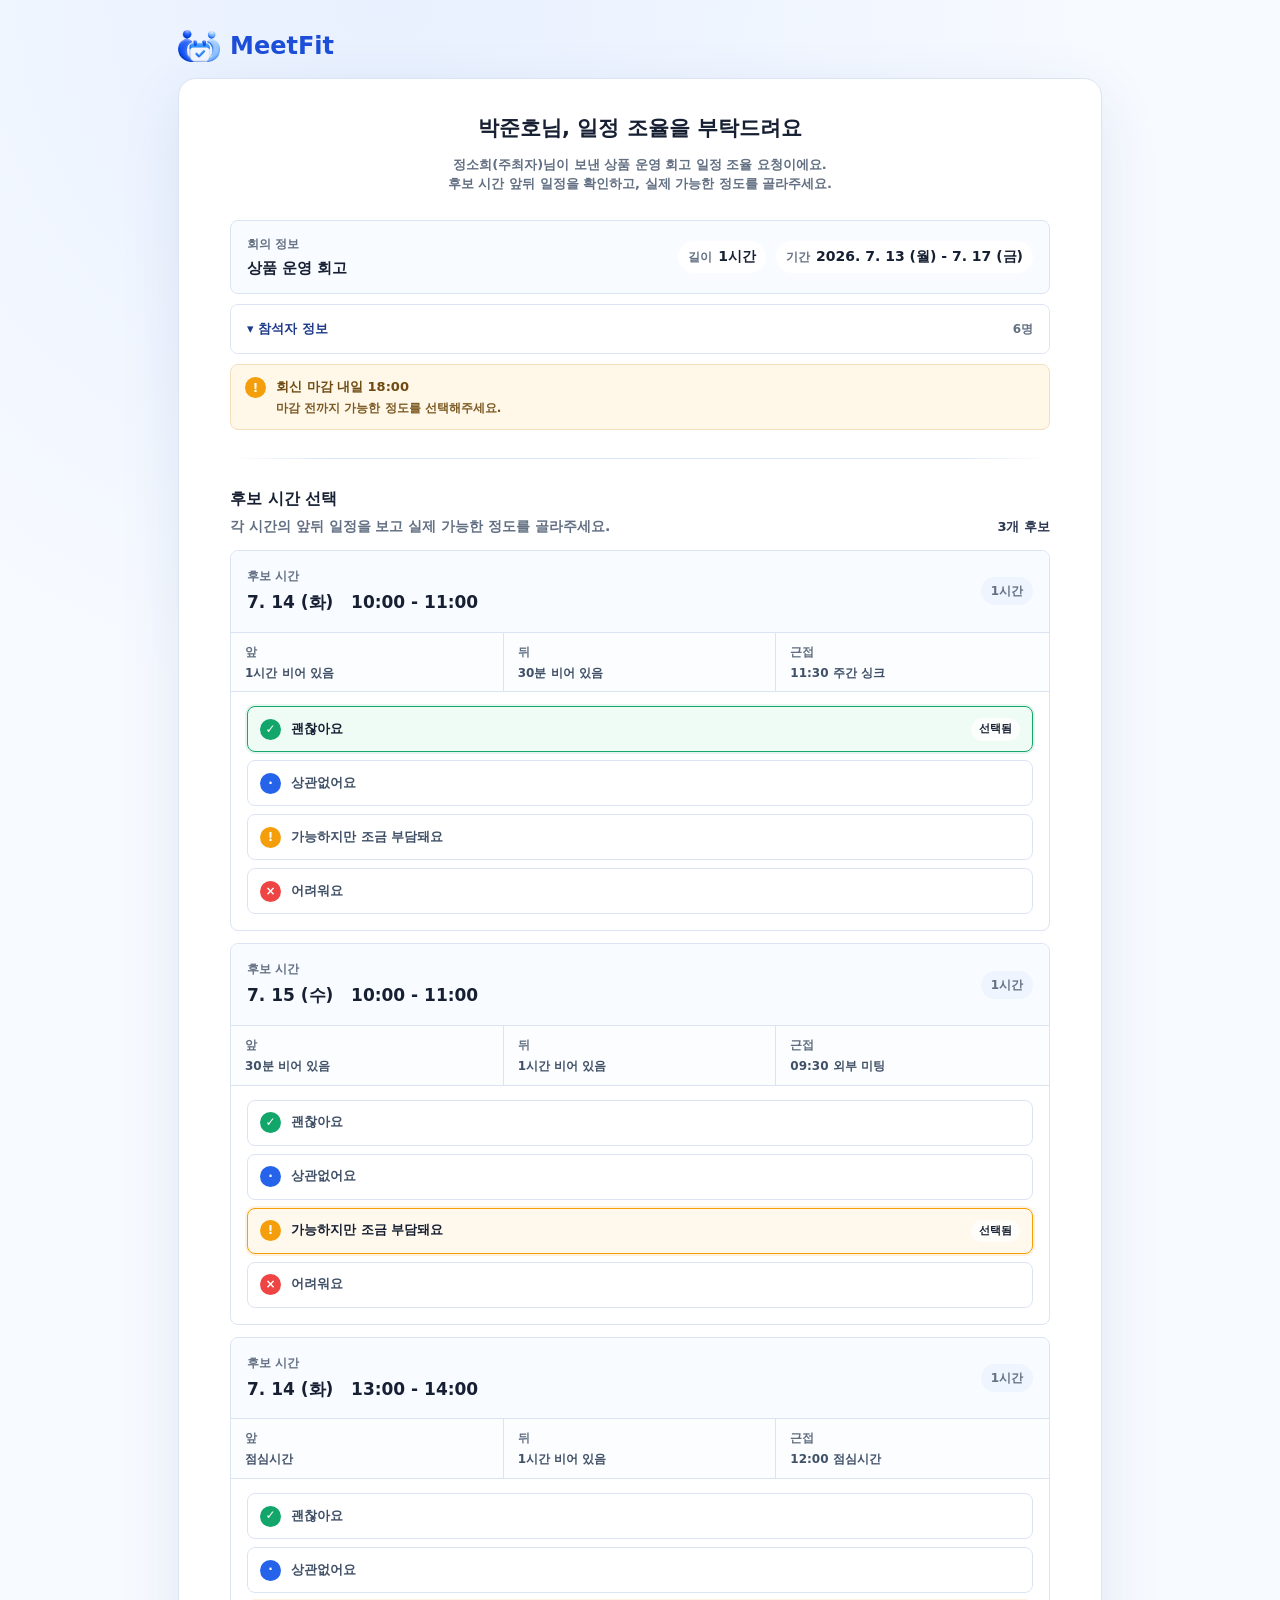
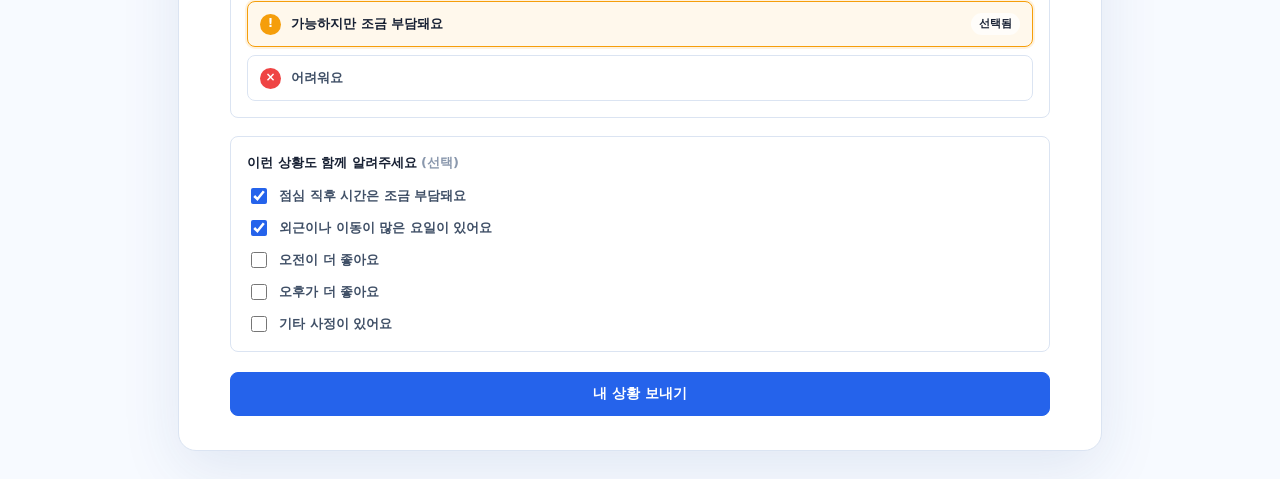
==== participant.html @ b1abd4b8 "Build MeetFit scheduling prototype" ====
<!doctype html>
<html lang="ko">
  <head>
    <meta charset="UTF-8" />
    <meta name="viewport" content="width=device-width, initial-scale=1.0" />
    <title>MeetFit - 참석자 응답</title>
    <link rel="stylesheet" href="./styles.css" />
  </head>
  <body class="participant-page" data-view="participant">
    <main class="participant-shell">
      <header class="participant-brandbar" aria-label="MeetFit">
        <a class="brand participant-brand" href="./participant.html" aria-label="MeetFit">
          <span class="brand-icon" aria-hidden="true">
            <img src="./assets/meetfit_logo.png" alt="" />
          </span>
          <span>MeetFit</span>
        </a>
      </header>

      <div class="sr-only" aria-hidden="true">
        <span id="screenNumber">6</span>
        <h1 id="screenHeading">참석자 응답</h1>
        <p id="screenSubheading">후보 시간에 대한 가능 정도를 선택합니다.</p>
      </div>

      <section class="participant-card">
        <article class="screen-panel participant-panel" id="screenPanel"></article>
      </section>
    </main>

    <script src="./mock-data.js"></script>
    <script src="./script.js"></script>
  </body>
</html>
---- styles.css ----
:root {
  --bg: #f7faff;
  --panel: #ffffff;
  --panel-soft: #f8fbff;
  --line: #dbe4f2;
  --line-strong: #b8c8e6;
  --text: #172033;
  --muted: #637083;
  --muted-2: #8a98ad;
  --blue: #2563eb;
  --blue-2: #1d4ed8;
  --blue-soft: #eef5ff;
  --button: #2563eb;
  --button-hover: #1d4ed8;
  --button-pressed: #1e40af;
  --button-soft: #eef5ff;
  --button-ink: #ffffff;
  --green: #12a66a;
  --green-soft: #eaf9f1;
  --orange: #f59e0b;
  --orange-soft: #fff7e8;
  --red: #ef4444;
  --red-soft: #fff0f0;
  --purple: #7058e8;
  --shadow: 0 18px 60px rgba(28, 68, 138, 0.1);
  --radius: 8px;
}

* {
  box-sizing: border-box;
}

html {
  scroll-behavior: smooth;
}

body {
  margin: 0;
  min-width: 320px;
  background:
    radial-gradient(circle at 30% 0%, rgba(56, 128, 255, 0.08), transparent 32%),
    var(--bg);
  color: var(--text);
  font-family:
    Pretendard, -apple-system, BlinkMacSystemFont, system-ui, "Segoe UI", Roboto,
    "Helvetica Neue", Arial, sans-serif;
  line-height: 1.5;
}

button,
input,
select,
textarea {
  font: inherit;
}

button {
  cursor: pointer;
}

button:focus-visible,
a:focus-visible,
input:focus-visible,
select:focus-visible {
  outline: 3px solid rgba(37, 99, 235, 0.28);
  outline-offset: 2px;
}

svg {
  display: block;
  fill: none;
  stroke: currentColor;
  stroke-linecap: round;
  stroke-linejoin: round;
  stroke-width: 2;
}

.page-shell {
  display: grid;
  grid-template-columns: 320px minmax(0, 1fr);
  align-items: start;
  gap: 28px;
  width: min(1880px, 100%);
  margin: 0 auto;
  padding: 28px;
}

.hero {
  grid-column: 1;
  grid-row: 1 / span 2;
  position: sticky;
  top: 24px;
  display: grid;
  gap: 22px;
  align-items: start;
  align-self: start;
  min-height: calc(100vh - 56px);
}

.brand-block {
  min-height: auto;
  display: grid;
  align-content: start;
  gap: 12px;
  padding: 6px 2px 0;
}

.brand,
.side-brand {
  display: inline-flex;
  align-items: center;
  gap: 10px;
  color: var(--blue-2);
  font-size: 30px;
  font-weight: 760;
  letter-spacing: 0;
  text-decoration: none;
}

.brand-icon,
.tiny-brand {
  display: inline-grid;
  place-items: center;
  overflow: hidden;
  color: var(--blue);
}

.brand-icon {
  width: 54px;
  height: 42px;
  border-radius: 14px;
}

.brand-icon img {
  width: 100%;
  height: 100%;
  object-fit: contain;
  transform-origin: center;
}

.brand-block p {
  margin: 0;
  color: #334155;
  font-size: 23px;
  line-height: 1.35;
  font-weight: 760;
}

.stepper {
  display: grid;
  grid-template-columns: 1fr;
  gap: 8px;
  min-height: 0;
  padding: 16px;
  border: 1px solid var(--line);
  border-radius: 18px;
  background: rgba(255, 255, 255, 0.78);
  box-shadow: 0 10px 35px rgba(28, 68, 138, 0.06);
  backdrop-filter: blur(12px);
}

.step {
  position: relative;
  display: grid;
  grid-template-columns: 30px minmax(0, 1fr) 28px;
  gap: 10px;
  align-items: center;
  min-width: 0;
  min-height: 52px;
  padding: 10px 12px;
  border: 0;
  border-radius: var(--radius);
  background: transparent;
  color: var(--text);
  text-align: left;
  transition:
    background 160ms ease,
    color 160ms ease;
}

.step:not(:last-child)::after {
  content: none;
}

.step:hover,
.step.is-active {
  background: var(--blue-soft);
}

.step:disabled {
  cursor: not-allowed;
}

.step.is-locked {
  color: #94a3b8;
}

.step.is-locked:hover {
  background: transparent;
}

.step-number {
  display: grid;
  place-items: center;
  width: 28px;
  height: 28px;
  border-radius: 50%;
  background: var(--button);
  color: var(--button-ink);
  font-size: 15px;
  font-weight: 760;
}

.step strong,
.step small {
  display: block;
  white-space: normal;
}

.step strong {
  color: #1f2937;
  font-size: 15px;
  font-weight: 760;
}

.step small {
  display: none;
}

.step.is-locked strong {
  color: #94a3b8;
}

.step.is-locked .step-number {
  background: #e2e8f0;
  color: #64748b;
}

.step-check {
  display: grid;
  place-items: center;
  width: 26px;
  height: 26px;
  border: 1px solid #bee8d3;
  border-radius: 50%;
  background: var(--green-soft);
  color: #08794b;
  opacity: 0;
  transform: scale(0.9);
  transition:
    opacity 160ms ease,
    transform 160ms ease;
}

.step-check svg {
  width: 15px;
  height: 15px;
}

.step.is-complete .step-check {
  opacity: 1;
  transform: scale(1);
}

.demo-board {
  grid-column: 2;
  display: grid;
  gap: 10px;
}

.screen-title {
  display: none;
  align-items: center;
  gap: 10px;
  min-height: 36px;
}

.screen-title > span {
  display: grid;
  place-items: center;
  width: 28px;
  height: 28px;
  border-radius: 50%;
  background: var(--button);
  color: var(--button-ink);
  font-size: 14px;
  font-weight: 760;
}

.screen-title h1 {
  margin: 0;
  color: #0f172a;
  font-size: 21px;
  line-height: 1.2;
}

.screen-title p {
  margin: 2px 0 0;
  color: var(--blue);
  font-size: 13px;
  font-weight: 700;
}

.app-card {
  display: grid;
  grid-template-columns: minmax(0, 1fr);
  min-height: 610px;
  overflow: hidden;
  border: 1px solid var(--line);
  border-radius: 18px;
  background: var(--panel);
  box-shadow: var(--shadow);
}

.side-nav {
  display: none;
  padding: 24px 14px;
  border-right: 1px solid var(--line);
  background: #fbfdff;
}

.side-brand {
  margin: 0 0 24px 2px;
  font-size: 14px;
}

.tiny-brand {
  width: 30px;
  height: 22px;
  border-radius: 7px;
}

.tiny-brand img {
  width: 100%;
  height: 100%;
  object-fit: contain;
  transform-origin: center;
}

.nav-item {
  display: flex;
  align-items: center;
  gap: 8px;
  width: 100%;
  min-height: 38px;
  margin-bottom: 8px;
  padding: 9px 10px;
  border: 0;
  border-radius: var(--radius);
  background: transparent;
  color: #26364f;
  font-size: 12px;
  font-weight: 700;
  text-align: left;
}

.nav-item svg {
  width: 16px;
  height: 16px;
  color: #334e78;
}

.nav-item.is-active {
  background: #eef5ff;
  color: var(--blue);
}

.screen-panel {
  min-width: 0;
  padding: 30px 30px 24px;
}

.participant-shell {
  width: min(980px, 100%);
  margin: 0 auto;
  padding: 28px;
}

.participant-brandbar {
  display: flex;
  align-items: center;
  margin: 0 0 14px;
}

.participant-brand {
  font-size: 24px;
}

.participant-brand .brand-icon {
  width: 42px;
  height: 32px;
  border-radius: 10px;
}

.participant-card {
  overflow: hidden;
  border: 1px solid var(--line);
  border-radius: 18px;
  background: var(--panel);
  box-shadow: var(--shadow);
}

.participant-panel {
  padding: 34px;
}

.panel-width-sm {
  width: min(690px, 100%);
}

.panel-width-md {
  width: min(840px, 100%);
}

.panel-width-lg {
  width: min(970px, 100%);
}

.attendee-layout {
  display: grid;
  gap: 22px;
}

.compact-title {
  position: relative;
  margin-bottom: 12px;
  padding-right: 64px;
}

.search-title {
  margin-bottom: 14px;
}

.compact-title h2 {
  font-size: 21px;
}

.section-count {
  position: absolute;
  right: 0;
  bottom: 0;
  color: #334155;
  font-size: 16px;
  font-weight: 760;
}

.content-title {
  margin-bottom: 26px;
}

.content-title.with-action {
  display: flex;
  align-items: flex-start;
  justify-content: space-between;
  gap: 16px;
}

.content-title.with-action .tiny-btn {
  flex: 0 0 auto;
}

.content-title h2 {
  margin: 0 0 8px;
  font-size: 22px;
  line-height: 1.25;
}

.content-title p {
  margin: 0;
  color: var(--muted);
  font-size: 13px;
  font-weight: 650;
}

.field-stack {
  display: grid;
  gap: 18px;
}

.field-stack + .primary-btn,
.action-hint + .primary-btn,
.response-layout > .primary-btn {
  width: 100%;
  margin-top: 20px;
}

.field label,
.field-label {
  display: block;
  margin-bottom: 8px;
  color: #111827;
  font-size: 13px;
  font-weight: 760;
}

.optional-label {
  color: var(--muted);
  font-style: normal;
  font-weight: 700;
}

.field-help {
  margin: -3px 0 8px;
  color: var(--muted);
  font-size: 12px;
  font-weight: 650;
  line-height: 1.45;
}

.input,
.select {
  width: 100%;
  height: 44px;
  padding: 0 14px;
  border: 1px solid var(--line);
  border-radius: var(--radius);
  background: #fff;
  color: var(--text);
  font-size: 14px;
  font-weight: 650;
}

.search-box {
  display: grid;
  grid-template-columns: 20px 1fr;
  gap: 10px;
  align-items: center;
  min-height: 46px;
  margin-bottom: 12px;
  padding: 0 14px;
  border: 1px solid var(--line);
  border-radius: var(--radius);
  background: #fff;
  color: #64748b;
}

.search-box:focus-within {
  border-color: #9db8ea;
  box-shadow: 0 0 0 3px rgba(37, 99, 235, 0.1);
}

.search-box svg {
  width: 18px;
  height: 18px;
}

.search-box input {
  width: 100%;
  min-width: 0;
  border: 0;
  outline: 0;
  color: var(--text);
  font-size: 14px;
  font-weight: 700;
}

.search-box input::placeholder {
  color: #94a3b8;
}

.date-row,
.time-row {
  display: grid;
  grid-template-columns: 1fr 28px 1fr;
  gap: 8px;
  align-items: center;
}

.date-row span,
.time-row span {
  color: var(--muted);
  text-align: center;
  font-weight: 760;
}

.range-preset-group {
  display: grid;
  grid-template-columns: repeat(3, minmax(0, 1fr));
  gap: 8px;
}

.range-preset {
  display: grid;
  gap: 5px;
  min-height: 74px;
  padding: 12px;
  border: 1px solid var(--line);
  border-radius: var(--radius);
  background: #fff;
  color: var(--text);
  text-align: left;
  transition:
    background 160ms ease,
    border-color 160ms ease,
    box-shadow 160ms ease;
}

.range-preset strong {
  color: #172033;
  font-size: 13px;
  font-weight: 800;
}

.range-preset span {
  color: var(--muted);
  font-size: 11px;
  font-weight: 720;
  line-height: 1.35;
}

.range-preset.is-selected {
  border-color: var(--blue);
  background: #f2f7ff;
  box-shadow: 0 0 0 2px rgba(37, 99, 235, 0.08);
}

.range-preset.is-selected strong {
  color: var(--blue);
}

.selected-range-note {
  display: flex;
  align-items: center;
  justify-content: space-between;
  gap: 10px;
  margin-top: 8px;
  padding: 9px 11px;
  border-radius: var(--radius);
  background: #f8fbff;
}

.selected-range-note span {
  color: var(--muted);
  font-size: 11px;
  font-weight: 760;
}

.selected-range-note strong {
  color: #172033;
  font-size: 12px;
  font-weight: 800;
  text-align: right;
}

.time-criteria-card {
  display: grid;
  gap: 0;
  overflow: hidden;
  border: 1px solid var(--line);
  border-radius: var(--radius);
  background: #fff;
}

.time-criteria-row {
  display: grid;
  grid-template-columns: minmax(118px, 0.85fr) minmax(180px, 1fr);
  gap: 12px;
  align-items: center;
  min-height: 58px;
  padding: 11px 13px;
  border-bottom: 1px solid var(--line);
}

.time-criteria-row:last-child {
  border-bottom: 0;
}

.time-criteria-label {
  display: grid;
  gap: 3px;
  min-width: 0;
}

.time-criteria-label span {
  color: var(--muted);
  font-size: 12px;
  font-weight: 760;
}

.time-criteria-label small {
  color: #7a8798;
  font-size: 11px;
  font-weight: 650;
  line-height: 1.35;
}

.time-input-pair {
  display: grid;
  grid-template-columns: minmax(0, 1fr) 16px minmax(0, 1fr);
  gap: 7px;
  align-items: center;
}

.time-input-pair span {
  color: var(--muted);
  font-size: 12px;
  font-weight: 800;
  text-align: center;
}

.time-input {
  width: 100%;
  min-width: 0;
  height: 36px;
  padding: 0 9px;
  border: 1px solid var(--line);
  border-radius: var(--radius);
  background: #fff;
  color: #172033;
  font-size: 13px;
  font-weight: 780;
}

.primary-btn,
.secondary-btn,
.ghost-btn {
  display: inline-flex;
  align-items: center;
  justify-content: center;
  gap: 8px;
  min-height: 44px;
  padding: 0 18px;
  border-radius: var(--radius);
  font-size: 14px;
  font-weight: 700;
  text-decoration: none;
  transition:
    background 160ms ease,
    border-color 160ms ease,
    color 160ms ease;
}

.tiny-btn {
  min-height: 32px;
  padding: 0 10px;
  font-size: 12px;
}

.primary-btn {
  border: 1px solid var(--button);
  background: var(--button);
  color: var(--button-ink);
}

.primary-btn:hover {
  border-color: var(--button-hover);
  background: var(--button-hover);
}

.primary-btn:disabled {
  border-color: #b9c7df;
  background: #b9c7df;
  color: #fff;
  cursor: not-allowed;
}

.secondary-btn,
.ghost-btn {
  border: 1px solid var(--line);
  background: #fff;
  color: #1e3a8a;
}

.secondary-btn:hover,
.ghost-btn:hover {
  border-color: #b7c8e8;
  background: #f7fbff;
}

.button-row {
  display: flex;
  flex-wrap: wrap;
  gap: 14px;
  align-items: center;
  justify-content: space-between;
  margin-top: 28px;
}

.wait-action-row .primary-btn {
  width: 100%;
}

.final-invite-action .primary-btn {
  width: 100%;
}

.hint-box {
  display: flex;
  gap: 12px;
  margin-top: 18px;
  padding: 15px;
  border: 1px solid #f4dfbc;
  border-radius: var(--radius);
  background: var(--orange-soft);
  color: #74511e;
  font-size: 13px;
  font-weight: 650;
}

.info-icon,
.status-icon,
.success-icon {
  display: inline-grid;
  place-items: center;
  flex: 0 0 auto;
  width: 21px;
  height: 21px;
  border-radius: 50%;
  font-size: 12px;
  font-weight: 760;
}

.info-icon {
  background: var(--button);
  color: var(--button-ink);
}

.hint-box .info-icon {
  background: #f59e0b;
  color: #fff;
}

.action-hint {
  margin-top: 30px;
  border-color: #dbe3ef;
  background: #f8fafc;
  color: #475569;
}

.action-hint + .primary-btn {
  margin-top: 14px;
}

.action-hint + .button-row {
  margin-top: 14px;
}

.action-hint .info-icon {
  background: #e2e8f0;
  color: #475569;
}

.participant-final-note {
  display: inline-flex;
  width: auto;
  max-width: 100%;
  margin: 30px auto 0;
  align-items: center;
}

.participant-next-mail {
  min-height: 38px;
  padding: 0 14px;
  font-size: 13px;
}

.participant-next-action {
  display: flex;
  justify-content: flex-end;
  width: min(520px, 100%);
  margin: 18px auto 0;
}

.participant-calendar-link {
  min-width: min(280px, 100%);
  margin-top: 18px;
}

.candidate-list,
.people-list,
.answer-table,
.recommend-list,
.share-list,
.attendee-list,
.directory-list {
  display: grid;
  gap: 0;
  overflow: hidden;
  border: 1px solid var(--line);
  border-radius: var(--radius);
  background: #fff;
}

.calendar-sync {
  position: relative;
  display: grid;
  gap: 14px;
  margin-bottom: 22px;
  padding: 18px;
  overflow: hidden;
  border: 1px solid #cfe0ff;
  border-radius: var(--radius);
  background: linear-gradient(180deg, #fbfdff, #f3f8ff);
}

.calendar-sync::before {
  content: "";
  position: absolute;
  inset: 0;
  width: 42%;
  background: linear-gradient(90deg, transparent, rgba(37, 99, 235, 0.1), transparent);
  animation: calendar-scan 2.8s ease-in-out infinite;
}

.calendar-sync.is-complete::before {
  animation: none;
  opacity: 0;
}

.sync-head,
.sync-steps {
  position: relative;
  z-index: 1;
}

.sync-head {
  display: flex;
  align-items: center;
  justify-content: space-between;
  gap: 14px;
}

.sync-title {
  display: flex;
  align-items: center;
  gap: 10px;
  color: #1e3a8a;
  font-size: 14px;
  font-weight: 760;
}

.sync-title svg {
  width: 20px;
  height: 20px;
}

.sync-status {
  color: var(--muted);
  font-size: 12px;
  font-weight: 700;
}

.sync-steps {
  display: grid;
  grid-template-columns: repeat(3, 1fr);
  gap: 10px;
}

.sync-step {
  position: relative;
  min-height: 70px;
  padding: 12px 38px 12px 12px;
  border: 1px solid rgba(184, 200, 230, 0.8);
  border-radius: var(--radius);
  background: rgba(255, 255, 255, 0.78);
  transition:
    background 180ms ease,
    border-color 180ms ease,
    box-shadow 180ms ease;
}

.sync-step strong,
.sync-step span {
  display: block;
}

.sync-step strong {
  margin-bottom: 6px;
  color: #172033;
  font-size: 13px;
}

.sync-step span {
  color: var(--muted);
  font-size: 12px;
  font-weight: 700;
}

.sync-step.is-active {
  border-color: #9db8ea;
  box-shadow: 0 0 0 3px rgba(37, 99, 235, 0.08);
}

.sync-step.is-complete {
  border-color: #bee8d3;
  background: var(--green-soft);
}

.sync-step.is-complete::after {
  content: "✓";
  position: absolute;
  top: 12px;
  right: 12px;
  display: grid;
  place-items: center;
  width: 20px;
  height: 20px;
  border: 1px solid #bee8d3;
  border-radius: 50%;
  background: #fff;
  color: #08794b;
  font-size: 12px;
  font-weight: 760;
}

.candidate-loading {
  display: flex;
  align-items: center;
  gap: 14px;
  min-height: 94px;
  padding: 18px;
  border: 1px dashed #b8c8e6;
  border-radius: var(--radius);
  background: #fbfdff;
  color: var(--muted);
}

.candidate-loading strong,
.candidate-loading span {
  display: block;
}

.candidate-loading strong {
  color: #172033;
  font-size: 14px;
}

.candidate-loading span {
  margin-top: 3px;
  font-size: 12px;
  font-weight: 650;
}

.loading-spinner {
  flex: 0 0 auto;
  width: 26px;
  height: 26px;
  border: 3px solid #dbe7ff;
  border-top-color: var(--button);
  border-radius: 50%;
  animation: spin 900ms linear infinite;
}

.weekly-candidate-view {
  display: grid;
  gap: 18px;
}

.weekly-summary-section,
.request-candidate-section {
  display: grid;
  gap: 12px;
}

.weekly-summary-head,
.request-candidate-head {
  display: flex;
  align-items: flex-end;
  justify-content: space-between;
  gap: 14px;
}

.weekly-summary-head h3,
.request-candidate-head h3 {
  margin: 0;
  color: #172033;
  font-size: 18px;
  font-weight: 800;
}

.weekly-summary-head p,
.request-candidate-head p {
  margin: 5px 0 0;
  color: var(--muted);
  font-size: 13px;
  font-weight: 680;
  line-height: 1.5;
}

.weekly-summary-head > span,
.request-candidate-head > span {
  color: var(--muted);
  font-size: 13px;
  font-weight: 800;
  white-space: nowrap;
}

.weekly-summary-grid {
  overflow: hidden;
  border: 1px solid var(--line);
  border-radius: var(--radius);
  background: #fff;
}

.weekly-summary-grid-head,
.weekly-summary-grid-row {
  display: grid;
  grid-template-columns: 72px repeat(var(--weekly-day-count, 5), minmax(0, 1fr));
}

.weekly-summary-grid-head {
  border-bottom: 1px solid var(--line);
  background: #f8fbff;
}

.weekly-summary-grid-head > span,
.weekly-summary-grid-row > * {
  border-right: 1px solid var(--line);
}

.weekly-summary-grid-head > span:last-child,
.weekly-summary-grid-row > :last-child {
  border-right: 0;
}

.weekly-summary-grid-row:not(:last-child) {
  border-bottom: 1px solid var(--line);
}

.weekly-summary-grid-head > span {
  min-height: 50px;
  padding: 10px;
}

.weekly-summary-grid-head strong,
.weekly-summary-grid-head small {
  display: block;
}

.weekly-summary-grid-head strong {
  color: #172033;
  font-size: 12px;
  font-weight: 800;
}

.weekly-summary-grid-head small {
  margin-top: 2px;
  color: var(--muted);
  font-size: 11px;
  font-weight: 720;
}

.weekly-summary-empty {
  display: grid;
  min-height: 70px;
  place-items: center;
  background: #fff;
  color: #b3bfd0;
  font-size: 12px;
  font-weight: 720;
}

.weekly-summary-block {
  display: grid;
  align-content: center;
  gap: 5px;
  min-height: 70px;
  margin: 8px;
  padding: 10px;
  border: 1px solid #bfd5ff;
  border-radius: var(--radius);
  background: #edf5ff;
  color: #172033;
  text-align: left;
}

.weekly-summary-block.is-review {
  border-color: #e3d5b9;
  background: #fff9ed;
}

.weekly-summary-block strong {
  font-size: 12px;
  font-weight: 800;
}

.weekly-summary-block span {
  color: var(--muted);
  font-size: 11px;
  font-weight: 760;
}

.weekly-summary-mobile {
  display: none;
}

.weekly-summary-day {
  overflow: hidden;
  border: 1px solid var(--line);
  border-radius: var(--radius);
  background: #fff;
}

.weekly-summary-day .weekly-summary-block {
  margin: 10px;
}

.request-candidate-list {
  display: grid;
  gap: 10px;
}

.request-candidate-card {
  display: grid;
  grid-template-columns: 1fr;
  gap: 0;
  padding: 16px;
  border: 1px solid var(--line);
  border-radius: var(--radius);
  background: #fff;
  transition:
    border-color 160ms ease,
    background 160ms ease,
    opacity 160ms ease;
}

.request-candidate-card.is-selected {
  border-color: #cbd9ee;
  background: #f8fbff;
}

.request-candidate-main {
  display: grid;
  gap: 8px;
  min-width: 0;
}

.request-candidate-top {
  display: flex;
  align-items: center;
  justify-content: space-between;
  gap: 10px;
}

.rank-label {
  color: var(--muted);
  font-size: 12px;
  font-weight: 800;
}

.request-candidate-main > strong {
  color: #172033;
  font-size: 17px;
  font-weight: 820;
}

.score-chip {
  display: inline-flex;
  align-items: center;
  min-height: 24px;
  padding: 4px 9px;
  border-radius: 999px;
  font-size: 12px;
  font-weight: 800;
  line-height: 1;
  white-space: nowrap;
}

.score-chip.high {
  background: #e7f9f0;
  color: #08794b;
}

.score-chip.mid {
  background: #eaf2ff;
  color: #1d4ed8;
}

.score-chip.low {
  background: var(--orange-soft);
  color: #9a5a00;
}

.candidate-card-note {
  color: var(--muted);
  font-size: 12px;
  font-weight: 680;
}

.request-issues {
  gap: 5px;
}

.candidate-priority-section {
  display: grid;
  gap: 10px;
}

.candidate-priority-head {
  display: flex;
  align-items: flex-end;
  justify-content: space-between;
  gap: 12px;
}

.candidate-priority-head h3 {
  margin: 0;
  color: #172033;
  font-size: 15px;
}

.candidate-priority-head p {
  margin: 4px 0 0;
  color: var(--muted);
  font-size: 12px;
  font-weight: 650;
  line-height: 1.45;
}

.candidate-priority-head > span {
  color: var(--muted);
  font-size: 12px;
  font-weight: 760;
  white-space: nowrap;
}

.weekly-grid {
  overflow: hidden;
  border: 1px solid var(--line);
  border-radius: var(--radius);
  background: #fff;
}

.weekly-grid-head,
.weekly-grid-row {
  display: grid;
  grid-template-columns: 72px repeat(var(--weekly-day-count, 5), minmax(0, 1fr));
}

.weekly-grid-head {
  border-bottom: 1px solid var(--line);
  background: #f8fbff;
}

.weekly-grid-row:not(:last-child) {
  border-bottom: 1px solid var(--line);
}

.weekly-grid-head > span,
.weekly-time,
.weekly-empty {
  border-right: 1px solid var(--line);
}

.weekly-grid-head > span:last-child,
.weekly-grid-row > :last-child {
  border-right: 0;
}

.weekly-grid-head > span {
  min-height: 54px;
  padding: 10px;
}

.weekly-grid-head strong,
.weekly-grid-head small {
  display: block;
}

.weekly-grid-head strong {
  color: #172033;
  font-size: 12px;
  font-weight: 760;
}

.weekly-grid-head small {
  margin-top: 2px;
  color: var(--muted);
  font-size: 11px;
  font-weight: 700;
}

.weekly-time-head,
.weekly-time {
  color: var(--muted);
  font-size: 11px;
  font-weight: 760;
}

.weekly-time {
  padding: 12px 10px;
  background: #fbfdff;
}

.weekly-empty {
  display: grid;
  min-height: 102px;
  place-items: center;
  background: #fff;
  color: #b3bfd0;
  font-size: 12px;
  font-weight: 700;
}

.weekly-candidate {
  display: grid;
  align-content: start;
  gap: 7px;
  min-height: 132px;
  padding: 10px;
  border: 1px solid #cfe0ff;
  border-radius: var(--radius);
  background: #f2f7ff;
  color: #1e3a8a;
}

.weekly-candidate.is-review {
  border-color: #d8e5f7;
  background: #fbfdff;
}

.weekly-grid .weekly-candidate {
  margin: 8px;
}

.weekly-candidate strong {
  color: #172033;
  font-size: 13px;
  font-weight: 760;
}

.candidate-availability {
  display: flex;
  flex-wrap: wrap;
  gap: 5px;
}

.availability-chip {
  display: inline-flex;
  align-items: center;
  min-height: 20px;
  padding: 3px 7px;
  border-radius: 999px;
  font-size: 10px;
  font-weight: 760;
  line-height: 1;
  white-space: nowrap;
}

.availability-chip.required {
  background: #e8f1ff;
  color: #1d4ed8;
}

.availability-chip.optional {
  background: #f1f5f9;
  color: #475569;
}

.availability-chip.optional.has-issue {
  background: var(--orange-soft);
  color: #9a5a00;
}

.candidate-summary-chip {
  display: inline-flex;
  align-items: center;
  width: fit-content;
  max-width: 100%;
  min-height: 20px;
  padding: 3px 7px;
  border-radius: 999px;
  background: #eef2f7;
  color: #334155;
  font-size: 10px;
  font-weight: 760;
  line-height: 1.25;
}

.candidate-status {
  display: inline-flex;
  align-items: center;
  min-height: 20px;
  padding: 3px 7px;
  border-radius: 999px;
  background: #f3f6fb;
  color: #526174;
  font-size: 10px;
  font-weight: 760;
  line-height: 1;
  white-space: nowrap;
}

.candidate-status.recommended {
  background: #f4f7fb;
  color: #405067;
}

.candidate-status.review {
  background: #f8f4ec;
  color: #755018;
}

.candidate-buffer {
  display: block;
  color: #405067;
  font-size: 11px;
  font-weight: 700;
  line-height: 1.4;
}

.candidate-issues {
  display: grid;
  gap: 4px;
  padding: 0;
  margin: 0;
  list-style: none;
}

.candidate-issue {
  display: flex;
  flex-wrap: wrap;
  gap: 5px;
  align-items: flex-start;
  color: #64748b;
  font-size: 10px;
  font-weight: 650;
  line-height: 1.4;
}

.candidate-issue span {
  display: inline-flex;
  align-items: center;
  gap: 3px;
  min-height: 18px;
  padding: 2px 5px;
  border-radius: 999px;
  background: #fff4dc;
  color: #875000;
  font-size: 9px;
  font-weight: 760;
  line-height: 1;
}

.candidate-issue span::before {
  content: "!";
  display: inline-grid;
  width: 11px;
  height: 11px;
  place-items: center;
  border-radius: 999px;
  background: #f59e0b;
  color: #fff;
  font-size: 8px;
  font-weight: 850;
  line-height: 1;
}

.candidate-issue strong {
  color: #334155;
  font-size: 10px;
  font-weight: 760;
}

.candidate-issue em {
  min-width: 0;
  color: #64748b;
  font-style: normal;
  line-height: 1.45;
}

.weekly-mobile-list {
  display: none;
}

.weekly-day-card {
  overflow: hidden;
  border: 1px solid var(--line);
  border-radius: var(--radius);
  background: #fff;
}

.weekly-day-head {
  display: flex;
  align-items: center;
  justify-content: space-between;
  gap: 10px;
  padding: 12px;
  border-bottom: 1px solid var(--line);
  background: #f8fbff;
}

.weekly-day-head strong {
  color: #172033;
  font-size: 14px;
}

.weekly-day-head span {
  color: var(--muted);
  font-size: 12px;
  font-weight: 700;
  white-space: nowrap;
}

@keyframes calendar-scan {
  0% {
    transform: translateX(-120%);
  }
  55%,
  100% {
    transform: translateX(260%);
  }
}

@keyframes spin {
  to {
    transform: rotate(360deg);
  }
}

.candidate-row,
.person-row,
.answer-row,
.share-row,
.attendee-row,
.directory-row {
  display: grid;
  align-items: center;
  gap: 12px;
  min-height: 52px;
  padding: 12px 16px;
  border-bottom: 1px solid var(--line);
}

.candidate-row:last-child,
.person-row:last-child,
.answer-row:last-child,
.share-row:last-child,
.attendee-row:last-child,
.directory-row:last-child {
  border-bottom: 0;
}

.candidate-row {
  grid-template-columns: 115px 1fr;
  font-size: 14px;
  font-weight: 750;
}

.calendar-note {
  display: flex;
  gap: 12px;
  margin-top: 18px;
  padding: 16px;
  border: 1px solid #cfe0ff;
  border-radius: var(--radius);
  background: #f2f7ff;
  color: #4b5d79;
  font-size: 13px;
  font-weight: 650;
}

.calendar-note.is-success {
  border-color: #bfe7d1;
  background: #f2fbf6;
  color: #26724f;
}

.calendar-note.is-success .success-icon {
  background: var(--green);
  color: #fff;
}

.person-row {
  grid-template-columns: 32px 1fr auto;
}

.email-recipient-row {
  display: grid;
  grid-template-columns: 32px minmax(0, 1fr) auto auto;
  align-items: center;
  gap: 12px;
  min-height: 62px;
  padding: 11px 16px;
  border-bottom: 1px solid var(--line);
}

.email-recipient-row:last-child {
  border-bottom: 0;
}

.email-recipient-row.is-sent {
  background: #fbfefd;
}

.email-recipient-row .person-main span {
  overflow-wrap: anywhere;
}

.email-confirm-section {
  margin-top: 18px;
}

.email-confirm-section:first-of-type {
  margin-top: 0;
}

.email-candidate-list {
  display: grid;
  gap: 0;
  overflow: hidden;
  border: 1px solid var(--line);
  border-radius: var(--radius);
  background: #fff;
}

.email-candidate-row {
  min-height: 58px;
  padding: 12px 16px;
  border-bottom: 1px solid var(--line);
}

.email-candidate-row:last-child {
  border-bottom: 0;
}

.email-candidate-main {
  display: grid;
  gap: 7px;
  min-width: 0;
}

.email-candidate-headline {
  display: flex;
  align-items: center;
  justify-content: space-between;
  gap: 10px;
  min-width: 0;
}

.email-candidate-row strong {
  color: #172033;
  font-size: 14px;
  font-weight: 780;
}

.email-candidate-row span:not(.pill) {
  color: var(--muted);
  font-size: 12px;
  font-weight: 680;
}

.email-candidate-headline .score-chip {
  flex: 0 0 auto;
  min-height: 22px;
  font-size: 11px;
}

.deadline-card {
  display: grid;
  gap: 7px;
  padding: 15px 16px;
  border: 1px solid #f3dfbd;
  border-radius: var(--radius);
  background: var(--orange-soft);
}

.deadline-card strong {
  color: #6b4712;
  font-size: 15px;
  font-weight: 780;
}

.deadline-card span {
  color: #7a5a2b;
  font-size: 12px;
  font-weight: 680;
  line-height: 1.55;
}

.wait-status-grid {
  display: grid;
  grid-template-columns: repeat(3, minmax(0, 1fr));
  gap: 10px;
  margin-bottom: 16px;
}

.wait-status-card {
  display: grid;
  gap: 6px;
  min-height: 92px;
  padding: 14px;
  border: 1px solid var(--line);
  border-radius: var(--radius);
  background: #fff;
}

.wait-status-card.is-done {
  border-color: #c9e8d8;
  background: #f4fbf7;
}

.wait-status-card strong {
  color: #172033;
  font-size: 15px;
  font-weight: 780;
}

.wait-status-card span {
  color: var(--muted);
  font-size: 12px;
  font-weight: 680;
  line-height: 1.45;
}

.response-status-head {
  display: flex;
  align-items: flex-start;
  justify-content: space-between;
  gap: 16px;
  margin-bottom: 12px;
}

.response-status-head .field-label {
  margin-bottom: 4px;
}

.response-status-head strong {
  display: block;
  color: #172033;
  font-size: 24px;
  font-weight: 820;
  letter-spacing: -0.01em;
}

.response-status-meta {
  display: flex;
  flex-wrap: wrap;
  justify-content: flex-end;
  gap: 8px;
}

.response-status-meta span {
  display: inline-flex;
  align-items: center;
  min-height: 30px;
  padding: 6px 10px;
  border-radius: 999px;
  background: #f1f5fb;
  color: #536174;
  font-size: 12px;
  font-weight: 760;
}

.response-progress {
  height: 8px;
  overflow: hidden;
  border-radius: 999px;
  background: #edf3fb;
}

.response-progress span {
  display: block;
  height: 100%;
  border-radius: inherit;
  background: var(--button);
  transition: width 180ms ease;
}

.response-status-copy {
  margin: 10px 0 18px;
  color: var(--muted);
  font-size: 13px;
  font-weight: 680;
  line-height: 1.55;
}

.response-detail-toggle {
  margin-top: 14px;
  border: 1px solid var(--line);
  border-radius: var(--radius);
  background: #fff;
  overflow: hidden;
}

.response-detail-toggle summary {
  cursor: pointer;
  padding: 14px 16px;
  color: #172033;
  font-size: 13px;
  font-weight: 780;
}

.response-detail-toggle summary::marker {
  color: #64748b;
  font-size: 12px;
}

.response-detail-toggle summary span {
  margin-left: 6px;
}

.response-detail-toggle summary em {
  display: inline-block;
  margin-left: 10px;
  color: var(--muted);
  font-size: 12px;
  font-style: normal;
  font-weight: 720;
}

.response-detail-body {
  display: grid;
  gap: 14px;
  padding: 0 16px 16px;
}

.response-detail-body .wait-status-grid {
  margin-bottom: 0;
}

.response-detail-title {
  margin-top: 0;
}

.response-detail-list {
  overflow: hidden;
}

.response-detail-recipient .person-main {
  gap: 3px;
}

.response-detail-recipient .person-main em {
  color: #526174;
  font-size: 12px;
  font-style: normal;
  font-weight: 700;
}

.attendee-row {
  grid-template-columns: 32px minmax(180px, 1fr) 112px 32px;
  min-height: 62px;
  padding: 10px 14px;
}

.attendee-row.is-host {
  background: #f8fbff;
}

.directory-row {
  grid-template-columns: 32px minmax(180px, 1fr) 112px 32px;
  min-height: 62px;
  padding: 10px 14px;
}

.directory-row.is-added {
  background: #f8fbff;
}

.directory-actions {
  display: flex;
  gap: 8px;
  justify-content: flex-end;
  justify-self: end;
}

.directory-row .role-control {
  justify-self: end;
}

.directory-row .role-control button:disabled {
  cursor: default;
}

.search-toggle-button {
  display: grid;
  place-items: center;
  width: 34px;
  height: 34px;
  border: 0;
  border-radius: 50%;
  background: var(--button);
  color: var(--button-ink);
  transition:
    background 160ms ease,
    border-color 160ms ease,
    color 160ms ease;
}

.search-toggle-button:hover {
  background: var(--button-hover);
  color: var(--button-ink);
}

.search-toggle-button.is-added {
  border: 1px solid #c9e8d8;
  border-color: #c9e8d8;
  background: var(--green-soft);
  color: #08794b;
}

.search-toggle-button.is-added:hover {
  border-color: #efc0c0;
  background: var(--red-soft);
  color: var(--red);
}

.search-toggle-button:disabled,
.search-toggle-button:disabled:hover {
  cursor: default;
  border-color: #c9e8d8;
  background: var(--green-soft);
  color: #08794b;
}

.search-toggle-button svg {
  width: 17px;
  height: 17px;
}

.role-control {
  display: inline-flex;
  width: 98px;
  padding: 3px;
  border: 1px solid var(--line);
  border-radius: 999px;
  background: #f5f8fe;
}

.role-control button {
  flex: 1;
  min-height: 24px;
  padding: 0 8px;
  border: 0;
  border-radius: 999px;
  background: transparent;
  color: #64748b;
  font-size: 12px;
  font-weight: 700;
  white-space: nowrap;
  transition:
    background 160ms ease,
    color 160ms ease;
}

.role-control button.is-selected {
  background: #fff;
  color: var(--blue);
  box-shadow: 0 1px 6px rgba(37, 99, 235, 0.12);
}

.icon-button {
  display: grid;
  place-items: center;
  width: 32px;
  height: 32px;
  border: 0;
  border-radius: 50%;
  background: transparent;
  color: #64748b;
  justify-self: end;
}

.icon-button:hover {
  background: #f1f5f9;
  color: #1f2937;
}

.icon-button svg {
  width: 18px;
  height: 18px;
}

.empty-row {
  padding: 18px;
  color: var(--muted);
  font-size: 13px;
  font-weight: 700;
  text-align: center;
}

.host-badge {
  display: inline-flex;
  align-items: center;
  justify-content: center;
  flex: 0 0 auto;
  min-height: 20px;
  margin-left: 0;
  padding: 0 7px;
  border-radius: 999px;
  background: #eef5ff;
  color: var(--blue);
  font-size: 11px;
  line-height: 1;
  font-weight: 760;
  white-space: nowrap;
}

.row-spacer {
  width: 32px;
}

.avatar {
  display: grid;
  place-items: center;
  width: 30px;
  height: 30px;
  overflow: hidden;
  border-radius: 50%;
  background: #eef5ff;
  color: #1e3a8a;
  font-size: 12px;
  font-weight: 760;
}

.person-main strong {
  display: flex;
  align-items: center;
  gap: 6px;
  min-width: 0;
  color: #1f2937;
  font-size: 14px;
}

.person-main span {
  display: block;
  color: var(--muted);
  font-size: 12px;
  font-weight: 650;
}

.pill {
  display: inline-flex;
  align-items: center;
  gap: 5px;
  min-height: 26px;
  padding: 4px 10px;
  border-radius: 999px;
  font-size: 12px;
  font-weight: 700;
  white-space: nowrap;
}

.pill.blue {
  background: var(--blue-soft);
  color: var(--blue);
}

.pill.green {
  background: var(--green-soft);
  color: #08794b;
}

.pill.orange {
  background: var(--orange-soft);
  color: #b86b00;
}

.pill.red {
  background: var(--red-soft);
  color: #d92828;
}

.role-pill {
  display: inline-flex;
  align-items: center;
  justify-content: center;
  min-height: 28px;
  padding: 5px 10px;
  border-radius: 999px;
  font-size: 12px;
  font-weight: 760;
  line-height: 1;
  white-space: nowrap;
}

.role-pill.required {
  background: #e8f1ff;
  color: #1d4ed8;
}

.role-pill.optional {
  background: #f1f5f9;
  color: #475569;
}

.share-link {
  display: grid;
  grid-template-columns: 1fr auto;
  gap: 12px;
  align-items: center;
  margin-top: 20px;
}

.attendee-actions {
  margin-top: 22px;
}

.panel-title-line {
  display: flex;
  align-items: center;
  justify-content: space-between;
  gap: 14px;
  margin-bottom: 8px;
}

.panel-title-line .field-label {
  margin-bottom: 0;
}

.link-box {
  display: flex;
  align-items: center;
  min-height: 44px;
  padding: 0 14px;
  border: 1px solid var(--line);
  border-radius: var(--radius);
  background: #fff;
  color: var(--blue);
  font-size: 13px;
  font-weight: 700;
}

.send-status {
  display: inline-flex;
  align-items: center;
  justify-content: center;
  min-height: 26px;
  padding: 4px 10px;
  border-radius: 999px;
  background: #f5f7fb;
  color: #65758c;
  font-size: 12px;
  font-weight: 740;
  white-space: nowrap;
}

.send-status.is-sent {
  background: var(--green-soft);
  color: #08794b;
}

.response-layout {
  width: min(820px, 100%);
  margin: 0 auto;
}

.response-title {
  text-align: center;
  margin-bottom: 26px;
}

.response-title h2 {
  margin: 0 0 10px;
  font-size: 21px;
}

.response-title p {
  margin: 0;
  color: var(--muted);
  font-size: 13px;
  font-weight: 650;
}

.response-brief,
.response-candidate-card {
  border: 1px solid var(--line);
  border-radius: var(--radius);
  background: #fff;
}

.response-brief {
  display: flex;
  align-items: center;
  justify-content: space-between;
  gap: 18px;
  padding: 14px 16px;
  margin-bottom: 0;
  background: #f8fbff;
}

.response-deadline-card {
  display: flex;
  align-items: flex-start;
  gap: 10px;
  margin-top: 10px;
  padding: 12px 14px;
  border: 1px solid #f4dfbc;
  border-radius: var(--radius);
  background: var(--orange-soft);
  color: #74511e;
}

.response-deadline-card > div {
  display: grid;
  gap: 3px;
}

.response-deadline-card strong {
  color: #6f4a12;
  font-size: 13px;
  font-weight: 800;
}

.response-deadline-card span:not(.warning-dot) {
  color: #7c5a24;
  font-size: 12px;
  font-weight: 700;
  line-height: 1.45;
}

.warning-dot {
  display: inline-grid;
  place-items: center;
  flex: 0 0 auto;
  width: 21px;
  height: 21px;
  border-radius: 50%;
  background: var(--orange);
  color: #fff;
  font-size: 12px;
  font-weight: 840;
}

.response-brief > div {
  display: grid;
  gap: 4px;
  min-width: 0;
}

.response-brief dl {
  display: flex;
  align-items: center;
  gap: 10px;
  margin: 0;
}

.response-brief dl div {
  display: inline-flex;
  align-items: center;
  gap: 6px;
  min-height: 32px;
  padding: 5px 10px;
  border-radius: 999px;
  background: #fff;
}

.response-brief dt,
.response-brief dd {
  margin: 0;
}

.response-brief span,
.response-brief dt,
.response-candidate-head span,
.response-calendar-context span {
  color: var(--muted);
  font-size: 12px;
  font-weight: 760;
}

.response-brief strong {
  overflow: hidden;
  color: #172033;
  font-size: 15px;
  font-weight: 780;
  text-overflow: ellipsis;
  white-space: nowrap;
}

.response-brief dd {
  color: #172033;
  font-size: 14px;
  font-weight: 760;
}

.participant-attendees {
  overflow: hidden;
  margin-top: 10px;
  border: 1px solid var(--line);
  border-radius: var(--radius);
  background: #fff;
}

.participant-attendees-toggle {
  display: flex;
  align-items: center;
  justify-content: space-between;
  width: 100%;
  min-height: 48px;
  padding: 0 16px;
  border: 0;
  background: #fff;
  color: #1e3a8a;
  font: inherit;
  font-size: 13px;
  font-weight: 780;
  cursor: pointer;
}

.participant-attendees-toggle small {
  color: var(--muted);
  font-size: 12px;
  font-weight: 740;
}

.participant-attendee-list {
  border-top: 1px solid var(--line);
}

.participant-attendee-row {
  display: flex;
  align-items: center;
  gap: 12px;
  padding: 13px 16px;
  border-top: 1px solid var(--line);
}

.participant-attendee-row:first-child {
  border-top: 0;
}

.participant-attendee-row > div {
  min-width: 0;
}

.participant-attendee-row strong {
  display: block;
  overflow: hidden;
  color: #172033;
  font-size: 14px;
  font-weight: 780;
  line-height: 1.35;
  text-overflow: ellipsis;
  white-space: nowrap;
}

.participant-attendee-row div span {
  display: block;
  overflow: hidden;
  color: var(--muted);
  font-size: 12px;
  font-weight: 680;
  line-height: 1.35;
  text-overflow: ellipsis;
  white-space: nowrap;
}

.response-divider {
  height: 1px;
  margin: 28px 0;
  background: linear-gradient(90deg, rgba(216, 229, 247, 0), #d8e5f7 12%, #d8e5f7 88%, rgba(216, 229, 247, 0));
}

.response-section-head {
  display: flex;
  align-items: flex-end;
  justify-content: space-between;
  gap: 16px;
  margin-bottom: 14px;
}

.response-section-head h3 {
  margin: 0 0 5px;
  color: #172033;
  font-size: 16px;
}

.response-section-head p {
  margin: 0;
  color: var(--muted);
  font-size: 14px;
  font-weight: 720;
  line-height: 1.45;
}

.response-section-head > span {
  color: #2b3850;
  font-size: 13px;
  font-weight: 780;
  white-space: nowrap;
}

.response-filter-note {
  width: fit-content;
  max-width: 100%;
  margin: -2px 0 12px;
  padding: 7px 10px;
  border-radius: 999px;
  background: #f3f6fb;
  color: #526174;
  font-size: 12px;
  font-weight: 720;
  line-height: 1.35;
}

.response-candidate-list {
  display: grid;
  gap: 12px;
  margin-bottom: 18px;
}

.response-candidate-card {
  overflow: hidden;
}

.response-candidate-head {
  display: flex;
  align-items: center;
  justify-content: space-between;
  gap: 14px;
  padding: 16px;
  border-bottom: 1px solid var(--line);
  background: #f8fbff;
}

.response-candidate-head div {
  display: grid;
  gap: 5px;
}

.response-candidate-head strong {
  color: #172033;
  font-size: 17px;
  font-weight: 780;
}

.duration-pill {
  display: inline-flex;
  align-items: center;
  justify-content: center;
  min-height: 28px;
  padding: 5px 10px;
  border-radius: 999px;
  background: var(--blue-soft);
  color: var(--blue);
  font-size: 12px;
  font-weight: 760;
  white-space: nowrap;
}

.response-calendar-context {
  display: grid;
  grid-template-columns: repeat(3, 1fr);
  gap: 0;
  padding: 0;
  border-bottom: 1px solid var(--line);
  background: #fbfdff;
}

.response-calendar-context div {
  display: grid;
  align-content: center;
  gap: 4px;
  min-height: 56px;
  min-width: 0;
  padding: 10px 14px;
  border-right: 1px solid var(--line);
  background: transparent;
}

.response-calendar-context div:last-child {
  border-right: 0;
}

.response-calendar-context strong {
  overflow: hidden;
  color: #405067;
  font-size: 12px;
  font-weight: 740;
  line-height: 1.4;
  text-overflow: ellipsis;
  white-space: nowrap;
}

.response-option-area {
  display: grid;
  padding: 14px 16px 16px;
}

.response-option-grid {
  display: grid;
  grid-template-columns: 1fr;
  gap: 8px;
}

.response-option {
  display: flex;
  align-items: center;
  justify-content: flex-start;
  gap: 10px;
  min-height: 46px;
  padding: 9px 12px;
  border: 1px solid var(--line);
  border-radius: var(--radius);
  background: #fff;
  color: #405067;
  font-size: 13px;
  font-weight: 740;
  line-height: 1.3;
  text-align: left;
  transition:
    background 160ms ease,
    border-color 160ms ease,
    box-shadow 160ms ease,
    color 160ms ease;
}

.response-option:hover {
  border-color: #b9cbea;
  background: #f8fbff;
}

.response-option.is-selected {
  border-color: var(--button);
  background: #f2f7ff;
  color: #172033;
  box-shadow: 0 0 0 2px rgba(37, 99, 235, 0.1);
}

.response-option.ok.is-selected {
  border-color: #16a66a;
  background: #eefcf5;
  box-shadow: 0 0 0 2px rgba(22, 166, 106, 0.11);
}

.response-option.warn.is-selected {
  border-color: var(--orange);
  background: #fff8ec;
  box-shadow: 0 0 0 2px rgba(245, 158, 11, 0.13);
}

.response-option.no.is-selected {
  border-color: var(--red);
  background: #fff1f1;
  box-shadow: 0 0 0 2px rgba(239, 68, 68, 0.1);
}

.response-option.any.is-selected {
  border-color: var(--button);
  background: #f2f7ff;
}

.response-option em {
  margin-left: auto;
  padding: 4px 8px;
  border-radius: 999px;
  background: rgba(255, 255, 255, 0.75);
  color: #172033;
  font-size: 11px;
  font-style: normal;
  font-weight: 800;
  white-space: nowrap;
}

.answer-table {
  margin-bottom: 18px;
}

.answer-head,
.answer-row {
  grid-template-columns: 1fr 1fr;
}

.answer-head {
  display: grid;
  gap: 12px;
  padding: 11px 16px;
  border-bottom: 1px solid var(--line);
  background: #f9fbff;
  color: #59677d;
  font-size: 12px;
  font-weight: 760;
}

.answer-row {
  min-height: 50px;
  font-size: 13px;
  font-weight: 750;
}

.answer-choice {
  display: inline-flex;
  align-items: center;
  gap: 7px;
}

.status-icon.ok {
  background: var(--green);
  color: #fff;
}

.status-icon.warn {
  background: var(--orange);
  color: #fff;
}

.status-icon.no {
  background: var(--red);
  color: #fff;
}

.status-icon.any {
  background: var(--button);
  color: #fff;
}

.condition-box {
  padding: 16px;
  border: 1px solid var(--line);
  border-radius: var(--radius);
  background: #fff;
}

.condition-box h3 {
  margin: 0 0 12px;
  font-size: 13px;
}

.muted {
  color: var(--muted-2);
  font-weight: 700;
}

.check-list {
  display: grid;
  gap: 10px;
}

.check-item {
  display: flex;
  align-items: center;
  gap: 9px;
  color: #405067;
  font-size: 13px;
  font-weight: 700;
}

.check-item input {
  width: 16px;
  height: 16px;
  accent-color: var(--blue);
}

.recommend-list {
  border: 0;
  gap: 14px;
  background: transparent;
}

.top-gap {
  margin-top: 22px;
}

.recommend-card {
  display: grid;
  gap: 16px;
  padding: 18px;
  border: 1px solid var(--line);
  border-radius: var(--radius);
  background: #fff;
  transition:
    border-color 160ms ease,
    background 160ms ease;
}

.recommend-card.is-best {
  border-color: var(--blue);
  box-shadow: 0 0 0 1px rgba(37, 99, 235, 0.14);
}

.recommend-card.is-chosen {
  border-color: var(--button);
  background: #f6f9ff;
  box-shadow: 0 0 0 2px rgba(37, 99, 235, 0.1);
}

.recommend-main {
  min-width: 0;
}

.recommend-card-top {
  display: grid;
  grid-template-columns: 1fr auto;
  gap: 18px;
  align-items: start;
}

.recommend-side {
  display: grid;
  justify-items: end;
  gap: 6px;
  width: auto;
}

.recommend-card h3 {
  margin: 8px 0 7px;
  font-size: 18px;
}

.recommend-card p {
  margin: 0;
  color: #536174;
  font-size: 13px;
  font-weight: 650;
}

.match-level {
  display: inline-flex;
  align-items: center;
  gap: 6px;
  width: fit-content;
  min-height: 34px;
  padding: 7px 11px;
  border-radius: 999px;
  background: #eefcf5;
  color: #0f6b45;
  white-space: nowrap;
}

.match-level span {
  font-size: 13px;
  font-weight: 800;
  line-height: 1.2;
}

.match-level strong {
  font-size: 13px;
  font-weight: 800;
  line-height: 1.1;
}

.match-level.mid {
  background: #eef4ff;
  color: var(--blue);
}

.match-level.low {
  background: #fff2f2;
  color: #c53030;
}

.primary-btn.compact,
.secondary-btn.compact,
.ghost-btn.compact {
  width: 100%;
  min-height: 34px;
  padding: 8px 10px;
  border-radius: 10px;
  font-size: 12px;
}

.secondary-btn.compact.is-selected {
  border-color: var(--button);
  background: var(--button);
  color: var(--button-ink);
  box-shadow: 0 8px 18px rgba(37, 99, 235, 0.16);
}

.recommend-actions {
  display: grid;
  grid-template-columns: minmax(150px, 220px);
  justify-content: start;
  gap: 8px;
  align-items: center;
}

.recommend-toggle {
  justify-self: start;
  border: 0;
  background: transparent;
  color: #1f3f85;
  font: inherit;
  font-size: 12px;
  font-weight: 760;
  cursor: pointer;
  padding: 2px 0 0;
}

.recommend-toggle:hover,
.recommend-toggle:focus-visible {
  color: var(--button);
  text-decoration: underline;
  text-underline-offset: 3px;
}

.recommend-pick {
  justify-self: stretch;
}

.recommend-vote-panel {
  display: grid;
  gap: 10px;
  padding-top: 14px;
  border-top: 1px solid var(--line);
}

.recommend-vote-title {
  display: flex;
  align-items: center;
  justify-content: space-between;
  gap: 12px;
  color: #172033;
}

.recommend-vote-title strong {
  font-size: 13px;
  font-weight: 800;
}

.recommend-vote-title span {
  color: var(--muted);
  font-size: 12px;
  font-weight: 720;
}

.recommend-vote-list {
  display: grid;
  overflow: hidden;
  border: 1px solid var(--line);
  border-radius: var(--radius);
  background: #fff;
}

.recommend-vote-row {
  display: grid;
  grid-template-columns: 30px minmax(0, 1fr) auto;
  align-items: center;
  gap: 10px;
  min-height: 58px;
  padding: 10px 12px;
  border-bottom: 1px solid var(--line);
}

.recommend-vote-row:last-child {
  border-bottom: 0;
}

.recommend-vote-row > div {
  display: grid;
  gap: 3px;
  min-width: 0;
}

.recommend-vote-row strong {
  color: #172033;
  font-size: 13px;
  font-weight: 780;
}

.vote-person-line {
  display: inline-flex;
  align-items: center;
  flex-wrap: wrap;
  gap: 6px;
}

.vote-role {
  display: inline-flex;
  align-items: center;
  min-height: 20px;
  padding: 3px 7px;
  border-radius: 999px;
  font-size: 10px;
  font-weight: 800;
  line-height: 1;
}

.vote-role.required {
  background: #edf4ff;
  color: var(--blue);
}

.vote-role.optional {
  background: #eef2f7;
  color: #475569;
}

.recommend-vote-row span:not(.avatar):not(.status-icon) {
  color: #526174;
  font-size: 12px;
  font-weight: 680;
  line-height: 1.4;
}

.recommend-vote-row em {
  display: inline-flex;
  align-items: center;
  gap: 6px;
  color: #405067;
  font-size: 12px;
  font-style: normal;
  font-weight: 760;
  white-space: nowrap;
}

.detail-metrics {
  display: grid;
  grid-template-columns: repeat(4, 1fr);
  gap: 10px;
  margin-bottom: 18px;
}

.detail-date {
  margin: 0 0 14px;
  font-size: 18px;
}

.metric-card {
  min-height: 76px;
  padding: 13px;
  border: 1px solid var(--line);
  border-radius: var(--radius);
  background: #fff;
}

.metric-card strong {
  display: block;
  margin-bottom: 5px;
  font-size: 18px;
}

.metric-card span {
  color: var(--muted);
  font-size: 12px;
  font-weight: 750;
}

.response-summary {
  overflow: hidden;
  border: 1px solid var(--line);
  border-radius: var(--radius);
  background: #fff;
}

.response-summary h3 {
  margin: 0;
  padding: 14px 16px;
  border-bottom: 1px solid var(--line);
  font-size: 14px;
}

.summary-row {
  display: grid;
  grid-template-columns: 34px 96px 116px 1fr;
  gap: 8px;
  align-items: center;
  min-height: 46px;
  padding: 8px 16px;
  border-bottom: 1px solid var(--line);
  font-size: 13px;
}

.summary-row:last-child {
  border-bottom: 0;
}

.summary-row strong {
  font-size: 13px;
}

.summary-row span:last-child {
  color: var(--muted);
  font-weight: 650;
}

.center-complete {
  display: grid;
  place-items: center;
  min-height: 540px;
  text-align: center;
}

.complete-inner {
  width: min(520px, 100%);
}

.celebrate-icon {
  display: grid;
  place-items: center;
  width: 60px;
  height: 60px;
  margin: 0 auto 18px;
  border-radius: 18px;
  background: #eef5ff;
  color: var(--blue);
}

.celebrate-icon svg {
  width: 34px;
  height: 34px;
}

.complete-inner h2 {
  margin: 0 0 10px;
  font-size: 27px;
}

.complete-inner p {
  margin: 0 0 22px;
  color: var(--muted);
  font-size: 15px;
  font-weight: 650;
}

.final-time {
  margin: 24px 0;
  padding: 24px;
  border: 1px solid #a8dfc0;
  border-radius: var(--radius);
  background: linear-gradient(180deg, #f7fffb, #effbf4);
  color: #063b28;
}

.final-time strong {
  display: block;
  margin-bottom: 8px;
  font-size: 25px;
}

.final-time span {
  font-weight: 700;
}

.notice-box {
  display: flex;
  gap: 12px;
  margin: 20px 0;
  padding: 16px;
  border: 1px solid #f3dfbd;
  border-radius: var(--radius);
  background: var(--orange-soft);
  color: #73511d;
  text-align: left;
  font-size: 13px;
  font-weight: 650;
}

.toast {
  min-height: 20px;
  margin: 8px 0 0;
  color: #08794b;
  font-size: 13px;
  font-weight: 700;
}

.share-list {
  margin: 20px 0;
}

.share-row {
  grid-template-columns: 34px 1fr auto;
}

.final-share-row {
  justify-items: start;
  text-align: left;
}

.final-share-row strong {
  min-width: 0;
}

.final-share-row .role-pill {
  justify-self: end;
}

.share-row .pill {
  color: #08794b;
}

.sr-only {
  position: absolute;
  width: 1px;
  height: 1px;
  padding: 0;
  margin: -1px;
  overflow: hidden;
  clip: rect(0, 0, 0, 0);
  white-space: nowrap;
  border: 0;
}

@media (max-width: 1200px) {
  .page-shell {
    grid-template-columns: 280px minmax(0, 1fr);
  }

  .brand,
  .side-brand {
    font-size: 26px;
  }

  .brand-block p {
    font-size: 20px;
  }
}

@media (max-width: 860px) {
  .page-shell {
    grid-template-columns: 1fr;
    padding: 18px;
  }

  .hero {
    grid-column: auto;
    grid-row: auto;
    position: static;
    min-height: auto;
  }

  .demo-board {
    grid-column: auto;
  }

  .stepper {
    grid-template-columns: repeat(2, minmax(0, 1fr));
  }

  .step:not(:last-child)::after {
    display: none;
  }

  .app-card {
    grid-template-columns: 1fr;
  }

  .side-nav {
    display: none;
    grid-template-columns: repeat(4, minmax(90px, 1fr));
    gap: 8px;
    overflow-x: auto;
    border-right: 0;
    border-bottom: 1px solid var(--line);
  }

  .side-brand {
    grid-column: 1 / -1;
  }

  .screen-panel {
    padding: 22px;
  }

  .participant-shell {
    padding: 18px;
  }

  .participant-brandbar {
    margin-bottom: 12px;
  }

  .participant-brand {
    font-size: 22px;
  }

  .participant-brand .brand-icon {
    width: 38px;
    height: 28px;
  }

  .participant-panel {
    padding: 22px;
  }

  .detail-metrics {
    grid-template-columns: 1fr;
  }

  .summary-row {
    grid-template-columns: 34px 80px 1fr;
  }

  .sync-steps {
    grid-template-columns: 1fr;
  }

  .wait-status-grid {
    grid-template-columns: 1fr;
  }

  .response-brief {
    align-items: flex-start;
    flex-direction: column;
  }

  .response-brief dl {
    flex-wrap: wrap;
  }

  .response-option-grid {
    grid-template-columns: 1fr;
  }

  .weekly-grid {
    display: none;
  }

  .weekly-summary-section {
    display: none;
  }

  .weekly-mobile-list {
    display: grid;
    gap: 10px;
  }

  .request-candidate-head {
    align-items: flex-start;
    flex-direction: column;
  }

  .request-candidate-card {
    grid-template-columns: 1fr;
    gap: 0;
    padding: 14px;
  }

  .request-candidate-top {
    align-items: flex-start;
    flex-direction: column;
  }

  .weekly-day-card .weekly-candidate {
    min-height: auto;
    margin: 10px;
  }

  .mobile-empty {
    min-height: 50px;
    margin: 10px;
    border: 1px dashed var(--line);
    border-radius: var(--radius);
    background: #fbfdff;
  }

  .summary-row span:last-child {
    grid-column: 2 / -1;
  }
}

@media (max-width: 560px) {
  .brand {
    font-size: 25px;
  }

  .screen-title {
    align-items: flex-start;
  }

  .content-title.with-action {
    display: grid;
    gap: 12px;
  }

  .content-title.with-action .tiny-btn {
    justify-self: start;
  }

  .stepper {
    grid-template-columns: 1fr;
  }

  .response-status-head {
    display: grid;
    gap: 10px;
  }

  .response-status-meta {
    justify-content: flex-start;
  }

  .share-link,
  .candidate-row,
  .recommend-card,
  .answer-head,
  .answer-row,
  .share-row,
  .date-row,
  .time-row {
    grid-template-columns: 1fr;
  }

  .final-share-row {
    grid-template-columns: 34px minmax(0, 1fr) auto;
  }

  .recommend-side {
    width: auto;
    justify-items: end;
  }

  .recommend-side .match-level {
    justify-self: end;
    min-height: 30px;
    padding: 6px 9px;
  }

  .match-level span {
    font-size: 12px;
  }

  .match-level strong {
    font-size: 12px;
  }

  .recommend-card-top {
    grid-template-columns: minmax(0, 1fr) auto;
    gap: 12px;
    align-items: start;
  }

  .recommend-actions {
    grid-template-columns: 1fr;
    justify-content: stretch;
    gap: 8px;
  }

  .recommend-toggle {
    justify-self: start;
    padding: 2px 0 0;
  }

  .recommend-vote-row {
    grid-template-columns: 30px minmax(0, 1fr);
  }

  .recommend-vote-row em {
    grid-column: 2;
    justify-self: start;
    white-space: normal;
  }

  .response-detail-toggle summary em {
    display: block;
    margin: 5px 0 0 24px;
  }

  .attendee-row {
    grid-template-columns: 30px minmax(0, 1fr) 98px 28px;
    gap: 8px;
    min-height: 58px;
    padding: 10px 12px;
  }

  .directory-row {
    grid-template-columns: 30px minmax(0, 1fr) 98px 28px;
    gap: 8px;
    min-height: 58px;
    padding: 10px 12px;
  }

  .email-recipient-row {
    grid-template-columns: 30px minmax(0, 1fr) auto;
    gap: 8px;
    padding: 11px 12px;
  }

  .email-recipient-row .send-status {
    grid-column: 2 / -1;
    justify-self: start;
  }

  .email-candidate-row {
    padding: 12px;
  }

  .email-candidate-headline {
    align-items: flex-start;
    flex-direction: column;
    gap: 8px;
  }

  .attendee-row .avatar,
  .directory-row .avatar,
  .email-recipient-row .avatar {
    justify-self: start;
  }

  .person-main strong {
    gap: 5px;
    font-size: 13px;
  }

  .person-main span {
    font-size: 11px;
    line-height: 1.35;
  }

  .directory-actions {
    justify-self: end;
  }

  .role-control {
    width: 98px;
    justify-self: end;
    border-radius: 999px;
  }

  .role-control button {
    min-height: 24px;
    padding: 0 6px;
    border-radius: 999px;
    font-size: 12px;
  }

  .icon-button {
    width: 28px;
    height: 28px;
    justify-self: end;
  }

  .search-toggle-button {
    width: 38px;
    height: 38px;
  }

  .date-row span,
  .time-row span {
    display: none;
  }

  .side-nav {
    grid-template-columns: repeat(2, minmax(120px, 1fr));
  }

  .button-row {
    flex-direction: column-reverse;
    align-items: stretch;
  }

  .primary-btn,
  .secondary-btn,
  .ghost-btn {
    width: 100%;
  }

  .response-candidate-head {
    align-items: flex-start;
    flex-direction: column;
  }

  .response-option-grid {
    grid-template-columns: 1fr;
  }

  .response-option {
    justify-content: flex-start;
    text-align: left;
  }

  .range-preset-group {
    grid-template-columns: 1fr;
  }

  .selected-range-note {
    align-items: flex-start;
    flex-direction: column;
  }

  .selected-range-note strong {
    text-align: left;
  }

  .time-criteria-row {
    grid-template-columns: 1fr;
    gap: 8px;
  }

  .time-input-pair {
    max-width: 280px;
  }

}

@media (prefers-reduced-motion: reduce) {
  *,
  *::before,
  *::after {
    animation: none !important;
    scroll-behavior: auto !important;
    transition: none !important;
  }
}

.participant-next-action .participant-next-mail {
  width: auto;
}

.participant-calendar-link {
  width: auto;
}
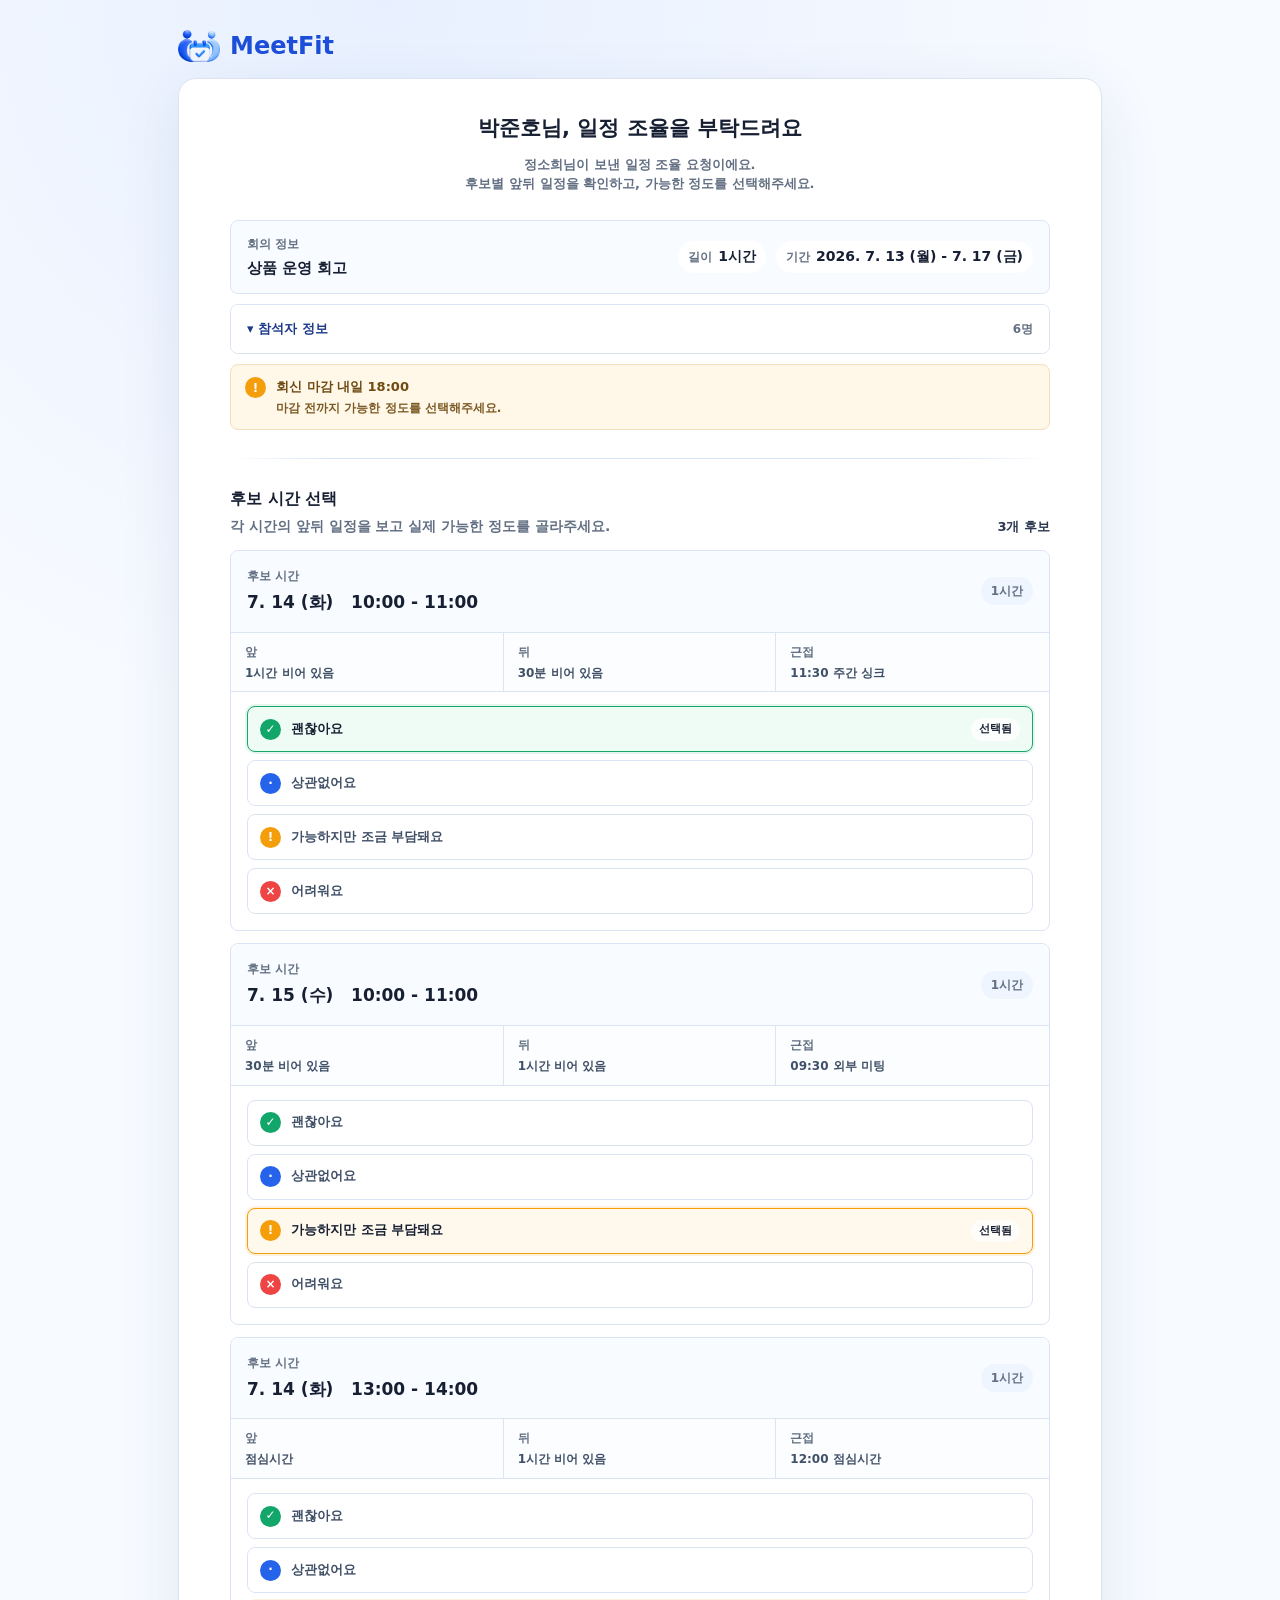
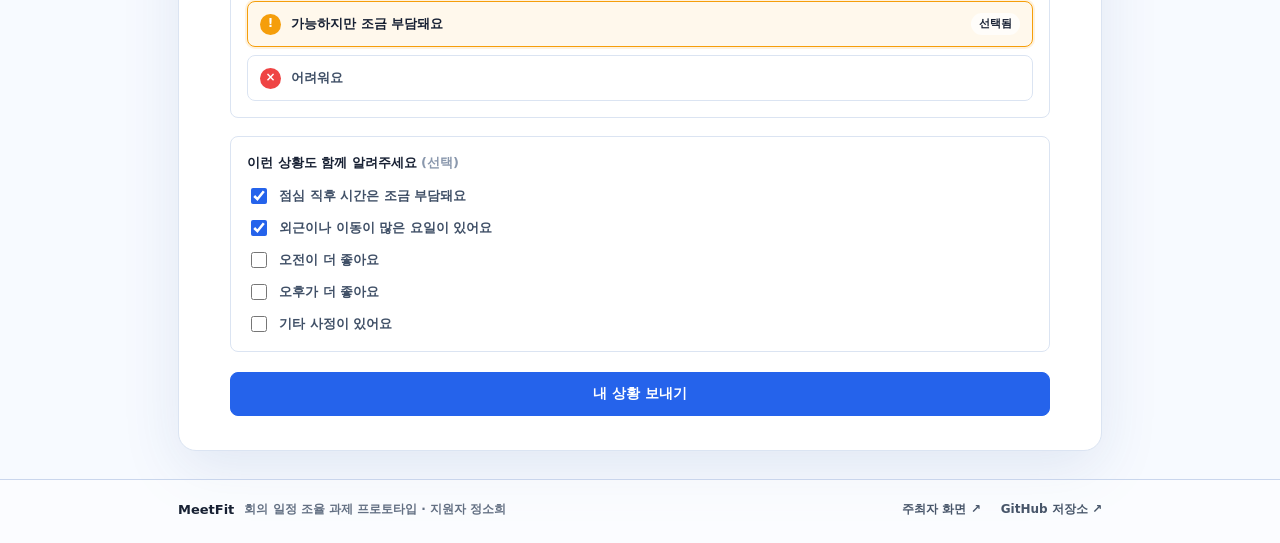
==== commit 6bb8f216: "푸터" ====
--- a/participant.html
+++ b/participant.html
@@ -28,6 +28,16 @@
       </section>
     </main>
 
+    <footer class="site-footer">
+      <div class="site-footer-inner">
+        <p><strong>MeetFit</strong><span>회의 일정 조율 과제 프로토타입 · 지원자 정소희</span></p>
+        <nav class="site-footer-links" aria-label="과제 참고 링크">
+          <a href="https://meet-fit-six.vercel.app" target="_blank" rel="noreferrer">주최자 화면 <span aria-hidden="true">↗</span></a>
+          <a href="https://github.com/heexohee/MeetFit" target="_blank" rel="noreferrer">GitHub 저장소 <span aria-hidden="true">↗</span></a>
+        </nav>
+      </div>
+    </footer>
+
     <script src="./mock-data.js"></script>
     <script src="./script.js"></script>
   </body>
--- a/styles.css
+++ b/styles.css
@@ -77,12 +77,69 @@
 
 .page-shell {
   display: grid;
-  grid-template-columns: 320px minmax(0, 1fr);
+  grid-template-columns: 360px minmax(0, 1fr);
   align-items: start;
   gap: 28px;
-  width: min(1880px, 100%);
+  width: min(1680px, 100%);
   margin: 0 auto;
   padding: 28px;
+}
+
+.site-footer {
+  border-top: 1px solid rgba(184, 200, 230, 0.72);
+  background: rgba(255, 255, 255, 0.52);
+}
+
+.site-footer-inner {
+  display: flex;
+  align-items: center;
+  justify-content: space-between;
+  gap: 24px;
+  width: min(1680px, 100%);
+  margin: 0 auto;
+  padding: 20px 28px 24px;
+}
+
+.participant-page .site-footer-inner {
+  width: min(980px, 100%);
+}
+
+.site-footer p {
+  display: flex;
+  align-items: center;
+  gap: 10px;
+  margin: 0;
+  color: var(--muted);
+  font-size: 12px;
+  font-weight: 650;
+}
+
+.site-footer p strong {
+  color: var(--text);
+  font-size: 13px;
+}
+
+.site-footer-links {
+  display: flex;
+  align-items: center;
+  gap: 20px;
+}
+
+.site-footer-links a {
+  color: #475569;
+  font-size: 12px;
+  font-weight: 700;
+  text-decoration: none;
+}
+
+.site-footer-links a:hover {
+  color: var(--blue);
+}
+
+.site-footer-links a:focus-visible {
+  outline: 3px solid rgba(37, 99, 235, 0.28);
+  outline-offset: 4px;
+  border-radius: 2px;
 }
 
 .hero {
@@ -92,6 +149,7 @@
   top: 24px;
   display: grid;
   gap: 22px;
+  align-content: start;
   align-items: start;
   align-self: start;
   min-height: calc(100vh - 56px);
@@ -404,16 +462,11 @@
   padding: 34px;
 }
 
-.panel-width-sm {
-  width: min(690px, 100%);
-}
-
-.panel-width-md {
-  width: min(840px, 100%);
-}
-
+.panel-width-sm,
+.panel-width-md,
 .panel-width-lg {
   width: min(970px, 100%);
+  margin-inline: auto;
 }
 
 .attendee-layout {
@@ -864,6 +917,14 @@
 .participant-calendar-link {
   min-width: min(280px, 100%);
   margin-top: 18px;
+}
+
+.host-calendar-link {
+  display: inline-flex;
+  width: 100%;
+  min-height: 46px;
+  margin-top: 4px;
+  text-decoration: none;
 }
 
 .candidate-list,
@@ -3094,6 +3155,10 @@
   font-weight: 650;
 }
 
+.complete-subcopy {
+  margin-top: -10px !important;
+}
+
 .final-time {
   margin: 24px 0;
   padding: 24px;
@@ -3172,6 +3237,16 @@
   border: 0;
 }
 
+@media (min-width: 861px) {
+  .app-card {
+    min-height: max(610px, calc(100vh - 56px));
+  }
+
+  .screen-panel > .center-complete {
+    min-height: max(540px, calc(100vh - 112px));
+  }
+}
+
 @media (max-width: 1200px) {
   .page-shell {
     grid-template-columns: 280px minmax(0, 1fr);
@@ -3191,6 +3266,19 @@
   .page-shell {
     grid-template-columns: 1fr;
     padding: 18px;
+  }
+
+  .site-footer-inner {
+    align-items: flex-start;
+    flex-direction: column;
+    gap: 12px;
+    padding: 18px;
+  }
+
+  .site-footer p {
+    align-items: flex-start;
+    flex-direction: column;
+    gap: 2px;
   }
 
   .hero {
@@ -3559,7 +3647,26 @@
   }
 
   .time-input-pair {
-    max-width: 280px;
+    display: flex;
+    align-items: center;
+    width: 260px;
+    max-width: 100%;
+    justify-self: center;
+    gap: 4px;
+  }
+
+  .time-input-pair span {
+    display: flex;
+    flex: 0 0 12px;
+    align-items: center;
+    justify-content: center;
+    line-height: 1;
+  }
+
+  .time-input-pair .time-input {
+    flex: 0 0 calc((100% - 20px) / 2);
+    width: calc((100% - 20px) / 2);
+    max-width: calc((100% - 20px) / 2);
   }
 
 }
